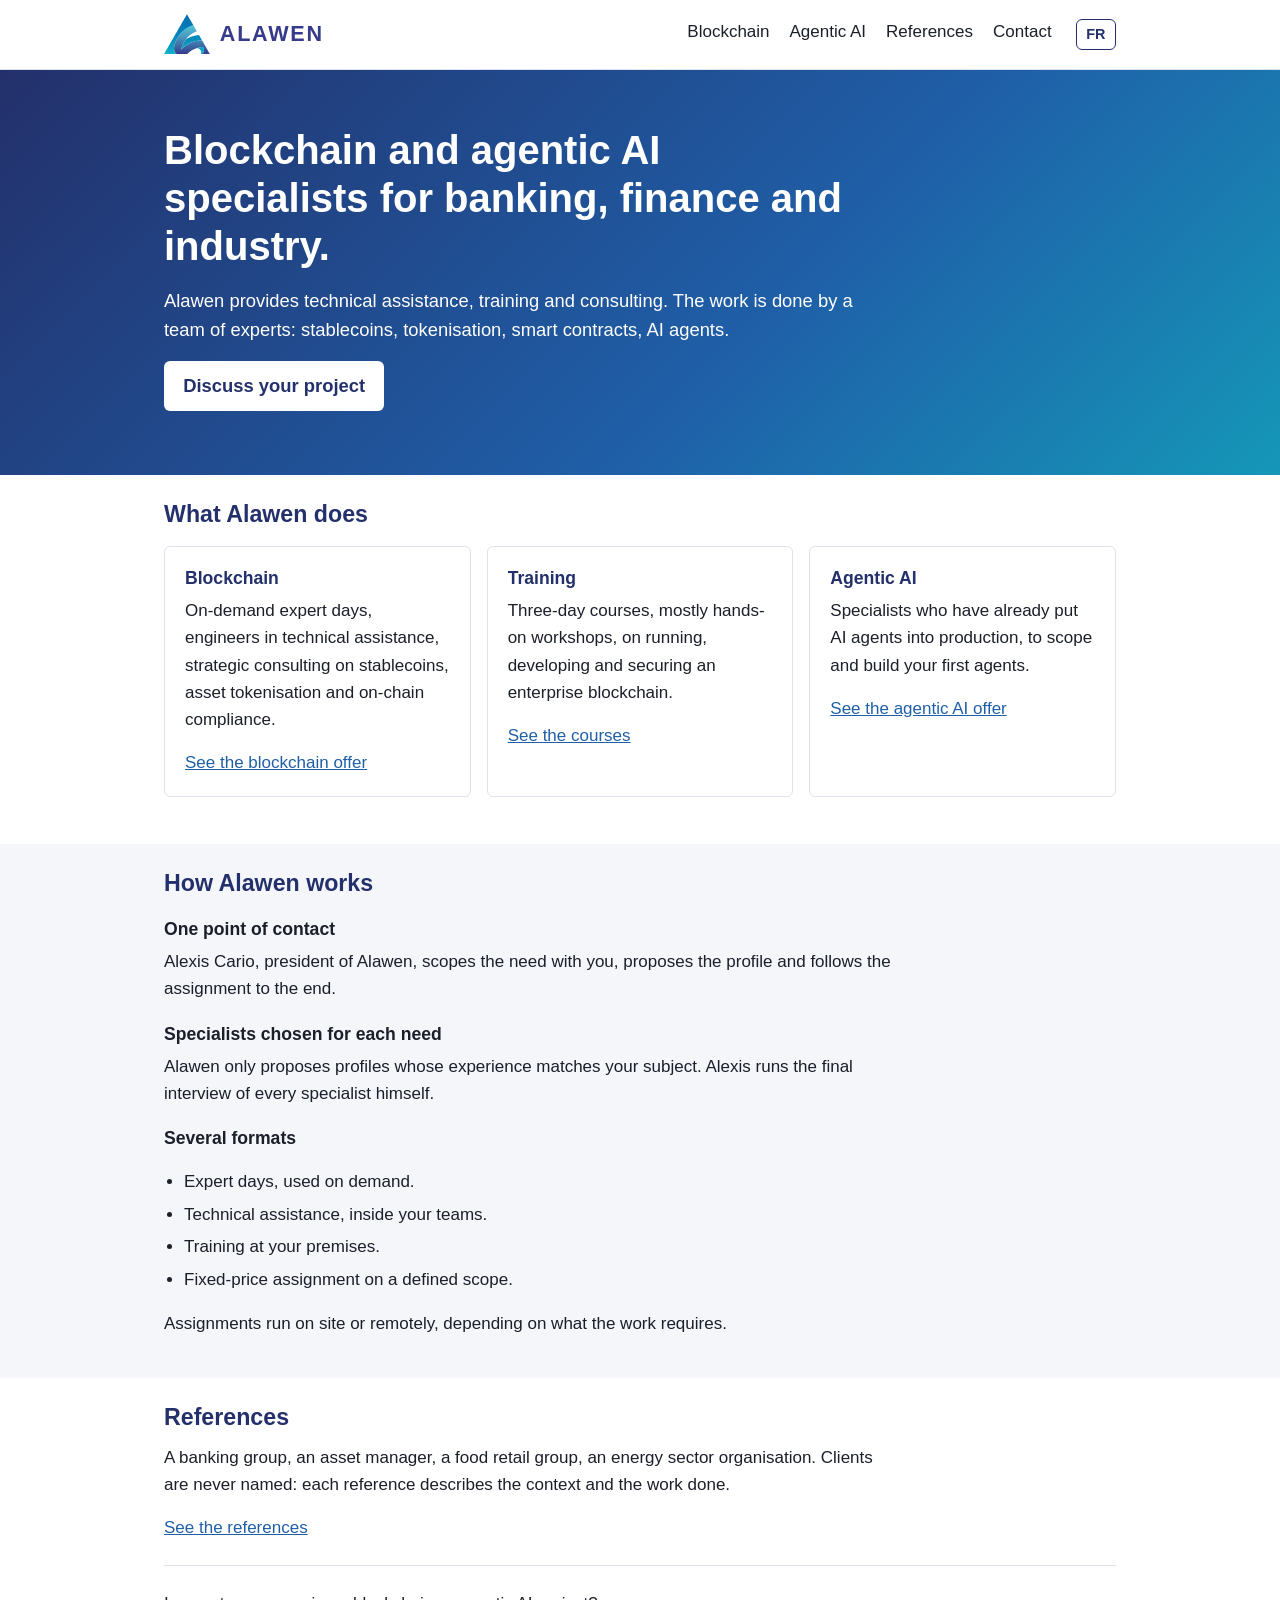
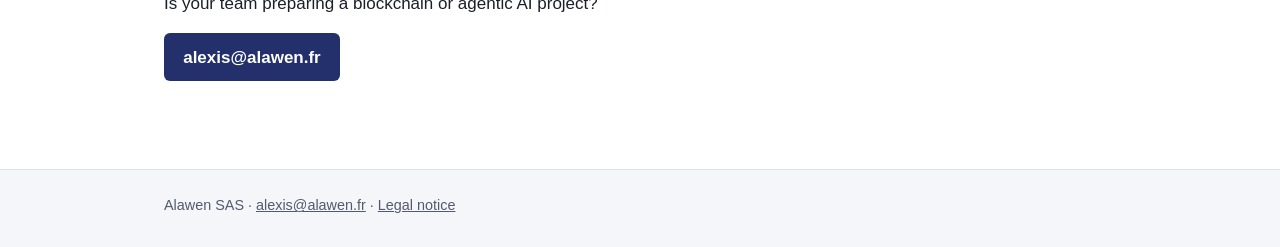
==== en/index.html @ 3bb402a4 "Site Alawen, première version" ====
<!DOCTYPE html>
<html lang="en">
<head>
<meta charset="utf-8">
<meta name="viewport" content="width=device-width, initial-scale=1">
<title>Alawen | Blockchain and agentic AI</title>
<meta name="description" content="Alawen provides blockchain and agentic AI specialists to banks, asset managers and industrial companies: technical assistance, training, consulting.">
<link rel="stylesheet" href="../assets/style.css">
<link rel="icon" href="../assets/favicon.svg" type="image/svg+xml">
<link rel="alternate" hreflang="fr" href="https://alawen.fr/">
<link rel="alternate" hreflang="en" href="https://alawen.fr/en/">
</head>
<body>
<a class="skip-link" href="#content">Skip to content</a>
<header class="site-header">
  <div class="wrap header-inner">
    <a class="brand" href="index.html"><img src="../assets/logo-mark.svg" alt="" width="46" height="40"><span>ALAWEN</span></a>
    <nav class="site-nav" aria-label="Main navigation">
      <ul>
        <li><a href="blockchain.html">Blockchain</a></li>
        <li><a href="agentic-ai.html">Agentic AI</a></li>
        <li><a href="references.html">References</a></li>
        <li><a href="contact.html">Contact</a></li>
      </ul>
    </nav>
    <a class="lang-switch" href="../index.html" hreflang="fr" lang="fr" aria-label="Version française">FR</a>
  </div>
</header>

<main id="content">
  <div class="hero">
    <div class="wrap">
      <h1>Blockchain and agentic AI specialists for banking, finance and industry.</h1>
      <p>Alawen provides technical assistance, training and consulting. The work is done by a team of experts: stablecoins, tokenisation, smart contracts, AI agents.</p>
      <p><a class="button" href="contact.html">Discuss your project</a></p>
    </div>
  </div>

  <section>
    <div class="wrap">
      <h2>What Alawen does</h2>
      <ul class="cards">
        <li class="card">
          <h3>Blockchain</h3>
          <p>On-demand expert days, engineers in technical assistance, strategic consulting on stablecoins, asset tokenisation and on-chain compliance.</p>
          <p><a href="blockchain.html">See the blockchain offer</a></p>
        </li>
        <li class="card">
          <h3>Training</h3>
          <p>Three-day courses, mostly hands-on workshops, on running, developing and securing an enterprise blockchain.</p>
          <p><a href="blockchain.html#training">See the courses</a></p>
        </li>
        <li class="card">
          <h3>Agentic AI</h3>
          <p>Specialists who have already put AI agents into production, to scope and build your first agents.</p>
          <p><a href="agentic-ai.html">See the agentic AI offer</a></p>
        </li>
      </ul>
    </div>
  </section>

  <section class="band">
    <div class="wrap">
      <h2>How Alawen works</h2>
      <h3>One point of contact</h3>
      <p>Alexis Cario, president of Alawen, scopes the need with you, proposes the profile and follows the assignment to the end.</p>
      <h3>Specialists chosen for each need</h3>
      <p>Alawen only proposes profiles whose experience matches your subject. Alexis runs the final interview of every specialist himself.</p>
      <h3>Several formats</h3>
      <ul>
        <li>Expert days, used on demand.</li>
        <li>Technical assistance, inside your teams.</li>
        <li>Training at your premises.</li>
        <li>Fixed-price assignment on a defined scope.</li>
      </ul>
      <p>Assignments run on site or remotely, depending on what the work requires.</p>
    </div>
  </section>

  <section>
    <div class="wrap">
      <h2>References</h2>
      <p>A banking group, an asset manager, a food retail group, an energy sector organisation. Clients are never named: each reference describes the context and the work done.</p>
      <p><a href="references.html">See the references</a></p>
      <div class="cta">
        <p>Is your team preparing a blockchain or agentic AI project?</p>
        <p><a class="button" href="mailto:alexis@alawen.fr">alexis@alawen.fr</a></p>
      </div>
    </div>
  </section>
</main>

<footer class="site-footer">
  <div class="wrap">
    <p>Alawen SAS · <a href="mailto:alexis@alawen.fr">alexis@alawen.fr</a> · <a href="contact.html#legal-notice">Legal notice</a></p>
  </div>
</footer>
</body>
</html>
---- assets/style.css ----
/* Alawen, feuille de style unique. Pas de dépendance externe. */

:root {
  --navy: #23306b;
  --blue: #1f5fa8;
  --teal: #1597b8;
  --text: #1b1f2a;
  --muted: #535a6b;
  --line: #dde2ec;
  --soft: #f4f6fa;
  --white: #ffffff;
  --radius: 6px;
  --wrap: 62rem;
}

*,
*::before,
*::after { box-sizing: border-box; }

html { -webkit-text-size-adjust: 100%; }

body {
  margin: 0;
  font-family: -apple-system, BlinkMacSystemFont, "Segoe UI", Roboto, "Helvetica Neue", Arial, sans-serif;
  font-size: 1.0625rem;
  line-height: 1.6;
  color: var(--text);
  background: var(--white);
}

.wrap {
  max-width: var(--wrap);
  margin: 0 auto;
  padding: 0 1.25rem;
}

a { color: var(--blue); }
a:hover { color: var(--navy); }

a:focus-visible,
button:focus-visible {
  outline: 3px solid var(--teal);
  outline-offset: 2px;
}

.skip-link {
  position: absolute;
  left: -999px;
  top: 0;
  background: var(--navy);
  color: var(--white);
  padding: .5rem 1rem;
  z-index: 10;
}
.skip-link:focus { left: 0; }

/* En-tête */

.site-header {
  border-bottom: 1px solid var(--line);
  background: var(--white);
}

.header-inner {
  display: flex;
  flex-wrap: wrap;
  align-items: center;
  gap: .75rem 1.5rem;
  padding-top: .9rem;
  padding-bottom: .9rem;
}

.brand {
  display: inline-flex;
  align-items: center;
  gap: .6rem;
  margin-right: auto;
  text-decoration: none;
}
.brand img { display: block; height: 40px; width: auto; }
.brand span {
  font-weight: 700;
  font-size: 1.35rem;
  letter-spacing: .08em;
  color: #353a8b;
}

.site-nav ul {
  display: flex;
  flex-wrap: wrap;
  gap: .25rem 1.25rem;
  list-style: none;
  margin: 0;
  padding: 0;
}

.site-nav a {
  color: var(--text);
  text-decoration: none;
  padding: .25rem 0;
  border-bottom: 2px solid transparent;
}
.site-nav a:hover { border-bottom-color: var(--teal); }
.site-nav a[aria-current="page"] {
  color: var(--navy);
  font-weight: 600;
  border-bottom-color: var(--navy);
}

.lang-switch {
  font-size: .9rem;
  font-weight: 600;
  color: var(--navy);
  border: 1px solid var(--navy);
  border-radius: var(--radius);
  padding: .2rem .6rem;
  text-decoration: none;
}
.lang-switch:hover { background: var(--navy); color: var(--white); }

/* Contenu */

main { padding-bottom: 3rem; }

.hero {
  background: linear-gradient(135deg, var(--navy) 0%, var(--blue) 60%, var(--teal) 100%);
  color: var(--white);
  padding: 3.5rem 0 3rem;
}
.hero h1 {
  font-size: clamp(1.75rem, 4vw, 2.5rem);
  line-height: 1.2;
  margin: 0 0 1rem;
  max-width: 44rem;
}
.hero p {
  font-size: 1.15rem;
  max-width: 44rem;
  margin: 0 0 1rem;
}
.hero a { color: var(--white); }

.page-title {
  padding: 2.5rem 0 1rem;
  border-bottom: 1px solid var(--line);
  margin-bottom: 1.5rem;
}
.page-title h1 {
  color: var(--navy);
  font-size: clamp(1.6rem, 3.5vw, 2.2rem);
  line-height: 1.2;
  margin: 0 0 .75rem;
}
.page-title p {
  color: var(--muted);
  max-width: 44rem;
  margin: 0;
}

section { padding: 1.5rem 0; }

h2 {
  color: var(--navy);
  font-size: 1.45rem;
  line-height: 1.3;
  margin: 0 0 .75rem;
}
h3 {
  font-size: 1.1rem;
  line-height: 1.35;
  margin: 1.25rem 0 .4rem;
}

p { margin: 0 0 1rem; max-width: 46rem; }
ul { max-width: 46rem; padding-left: 1.25rem; }
li { margin-bottom: .35rem; }

.cards {
  display: grid;
  grid-template-columns: repeat(auto-fit, minmax(16rem, 1fr));
  gap: 1rem;
  padding: 0;
  list-style: none;
  max-width: none;
}
.card {
  border: 1px solid var(--line);
  border-radius: var(--radius);
  padding: 1.25rem;
  background: var(--white);
}
.card h3 { margin-top: 0; color: var(--navy); }
.card p:last-child { margin-bottom: 0; }

.band { background: var(--soft); }

.ref {
  border-left: 4px solid var(--teal);
  padding: .25rem 0 .25rem 1.25rem;
  margin: 1.5rem 0 2rem;
}
.ref h3 { margin-top: 0; color: var(--navy); }
.ref .meta {
  color: var(--muted);
  font-size: .95rem;
  margin-bottom: .5rem;
}
.label {
  display: inline-block;
  font-size: .8rem;
  font-weight: 600;
  color: var(--navy);
  background: var(--soft);
  border: 1px solid var(--line);
  border-radius: 999px;
  padding: .05rem .6rem;
  margin-left: .35rem;
  vertical-align: middle;
}

.cta {
  border-top: 1px solid var(--line);
  margin-top: 1.5rem;
  padding-top: 1.5rem;
}
.button {
  display: inline-block;
  background: var(--navy);
  color: var(--white);
  text-decoration: none;
  font-weight: 600;
  padding: .65rem 1.2rem;
  border-radius: var(--radius);
}
.button:hover { background: var(--blue); color: var(--white); }
.hero .button { background: var(--white); color: var(--navy); }
.hero .button:hover { background: var(--soft); color: var(--navy); }

.legal { font-size: .95rem; color: var(--muted); }

/* Pied de page */

.site-footer {
  border-top: 1px solid var(--line);
  background: var(--soft);
  color: var(--muted);
  font-size: .9rem;
  padding: 1.5rem 0;
}
.site-footer p { margin: 0 0 .35rem; max-width: none; }
.site-footer a { color: var(--muted); }

@media (max-width: 40rem) {
  body { font-size: 1rem; }
  .hero { padding: 2.5rem 0 2rem; }
  .brand { margin-right: 0; width: 100%; }
}
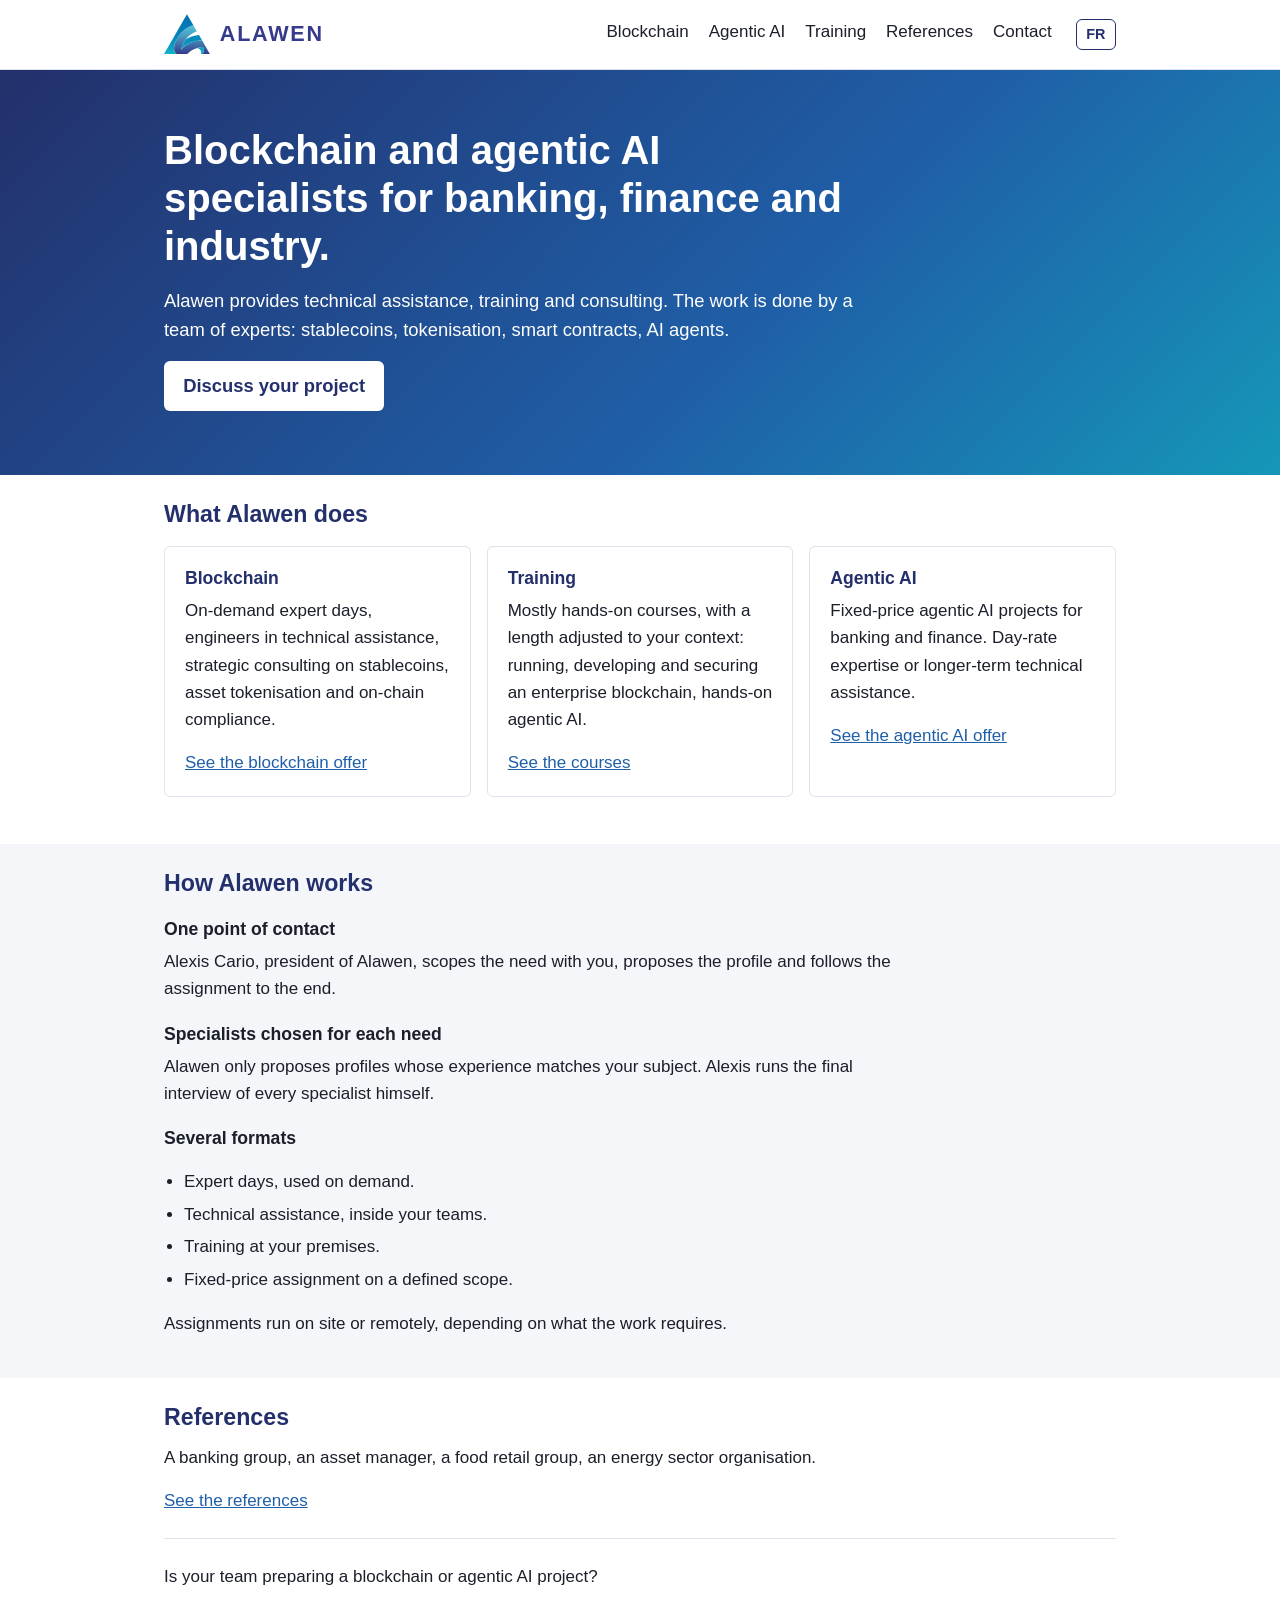
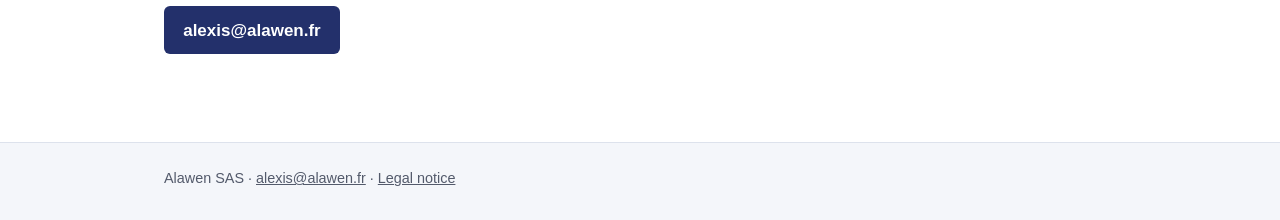
==== commit 6886778a: "Pages agentiques et formation" ====
--- a/en/index.html
+++ b/en/index.html
@@ -19,6 +19,7 @@
       <ul>
         <li><a href="blockchain.html">Blockchain</a></li>
         <li><a href="agentic-ai.html">Agentic AI</a></li>
+        <li><a href="training.html">Training</a></li>
         <li><a href="references.html">References</a></li>
         <li><a href="contact.html">Contact</a></li>
       </ul>
@@ -47,12 +48,12 @@
         </li>
         <li class="card">
           <h3>Training</h3>
-          <p>Three-day courses, mostly hands-on workshops, on running, developing and securing an enterprise blockchain.</p>
-          <p><a href="blockchain.html#training">See the courses</a></p>
+          <p>Mostly hands-on courses, with a length adjusted to your context: running, developing and securing an enterprise blockchain, hands-on agentic AI.</p>
+          <p><a href="training.html">See the courses</a></p>
         </li>
         <li class="card">
           <h3>Agentic AI</h3>
-          <p>Specialists who have already put AI agents into production, to scope and build your first agents.</p>
+          <p>Fixed-price agentic AI projects for banking and finance. Day-rate expertise or longer-term technical assistance.</p>
           <p><a href="agentic-ai.html">See the agentic AI offer</a></p>
         </li>
       </ul>
@@ -80,7 +81,7 @@
   <section>
     <div class="wrap">
       <h2>References</h2>
-      <p>A banking group, an asset manager, a food retail group, an energy sector organisation. Clients are never named: each reference describes the context and the work done.</p>
+      <p>A banking group, an asset manager, a food retail group, an energy sector organisation.</p>
       <p><a href="references.html">See the references</a></p>
       <div class="cta">
         <p>Is your team preparing a blockchain or agentic AI project?</p>
